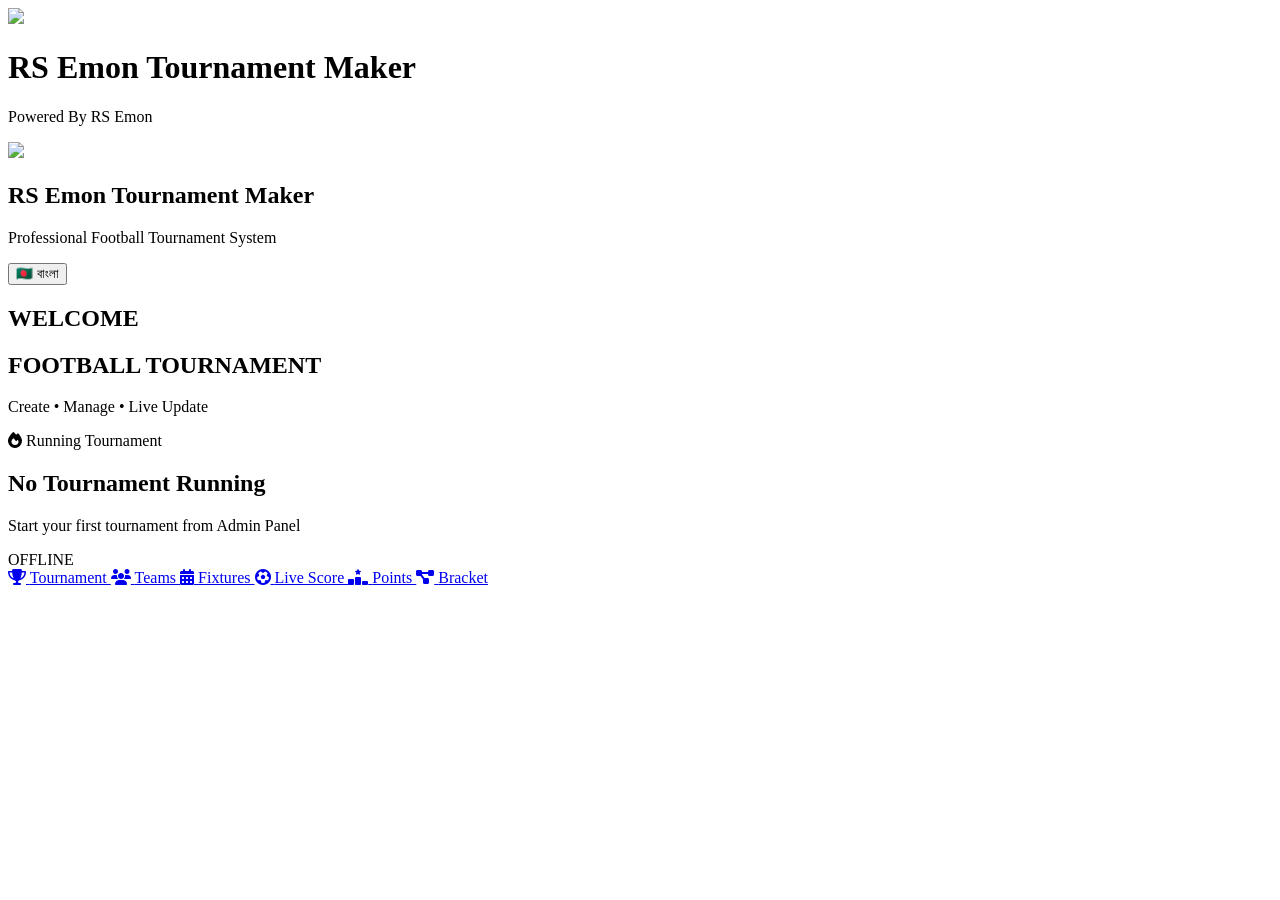
==== index.html @ 75400d9f "Create index.html" ====
<!DOCTYPE html>
<html lang="en">
<head>

<meta charset="UTF-8">
<meta name="viewport" content="width=device-width, initial-scale=1.0">

<title>RS Emon Tournament Maker</title>

<meta name="theme-color" content="#0f172a">

<link rel="icon" href="assets/logo.png">

<link href="https://fonts.googleapis.com/css2?family=Poppins:wght@300;400;500;600;700;800&display=swap" rel="stylesheet">

<link rel="stylesheet" href="style.css">

<link rel="stylesheet"
href="https://cdnjs.cloudflare.com/ajax/libs/font-awesome/6.6.0/css/all.min.css">

</head>

<body>

<!-- ===============================
        Splash Screen
================================ -->

<div id="splash-screen">

<div class="loader-container">

<img src="assets/profile.png"
class="profile-image">

<h1 class="rgb-title">
RS Emon Tournament Maker
</h1>

<p class="powered">
Powered By RS Emon
</p>

<div class="loading-bar">

<div class="loading-progress"></div>

</div>

</div>

</div>

<!-- ===============================
        Main App
================================ -->

<div id="app">

<header class="top-header">

<div class="header-left">

<img src="assets/profile.png"
class="header-profile">

<div>

<h2 id="rgb-name">

RS Emon Tournament Maker

</h2>

<p>

Professional Football Tournament System

</p>

</div>

</div>

<div class="header-right">

<button id="language">

🇧🇩 বাংলা

</button>

</div>

</header>

<!-- ============================= -->

<section class="hero">

<div class="hero-overlay">

<h1>

WELCOME

</h1>

<h2>

FOOTBALL TOURNAMENT

</h2>

<p>

Create • Manage • Live Update

</p>

</div>

</section>

<!-- ============================= -->

<section class="dashboard">

<div class="dashboard-title">

<i class="fa-solid fa-fire"></i>

Running Tournament

</div>

<div class="dashboard-card">

<div class="left">

<h2 id="tournamentName">

No Tournament Running

</h2>

<p>

Start your first tournament
from Admin Panel

</p>

</div>

<div class="right">

<span class="status">

OFFLINE

</span>

</div>

</div>

</section>

<!-- ============================= -->

<section class="quick-menu">

<div class="menu-grid">

<a href="#" class="menu-card">

<i class="fa-solid fa-trophy"></i>

<span>

Tournament

</span>

</a>

<a href="#" class="menu-card">

<i class="fa-solid fa-users"></i>

<span>

Teams

</span>

</a>

<a href="#" class="menu-card">

<i class="fa-solid fa-calendar-days"></i>

<span>

Fixtures

</span>

</a>

<a href="#" class="menu-card">

<i class="fa-solid fa-futbol"></i>

<span>

Live Score

</span>

</a>

<a href="#" class="menu-card">

<i class="fa-solid fa-ranking-star"></i>

<span>

Points

</span>

</a>

<a href="#" class="menu-card">

<i class="fa-solid fa-diagram-project"></i>

<span>

Bracket

</span>

</a>

</div>

</section>
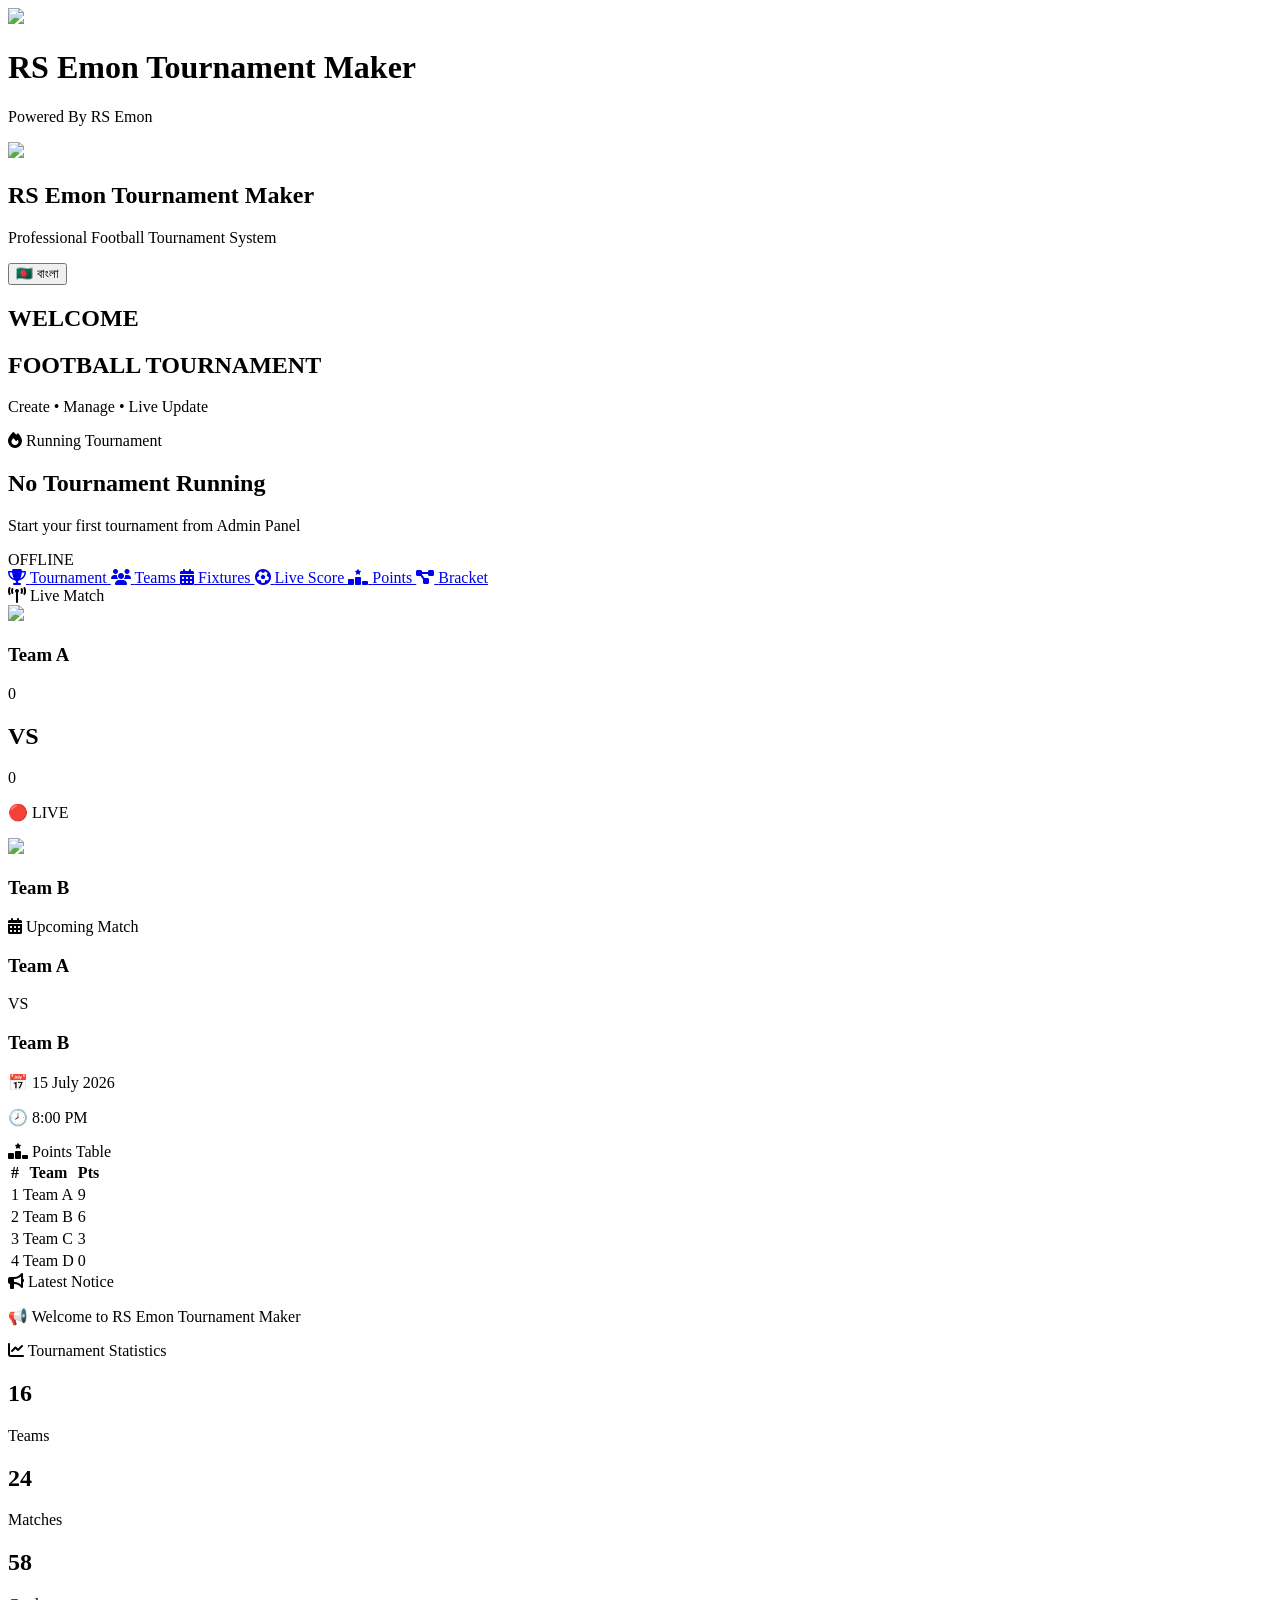
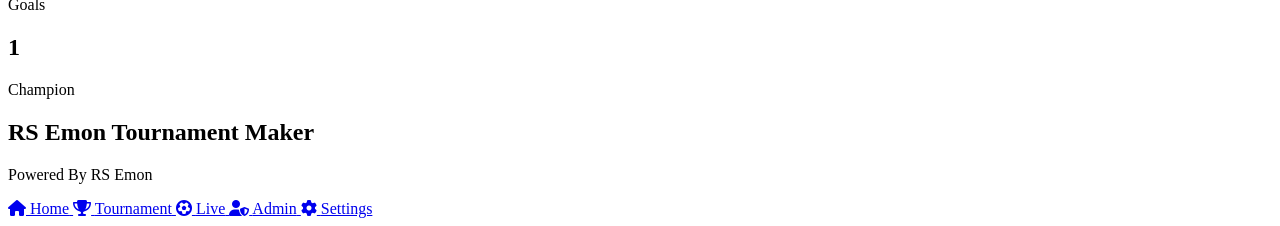
==== commit 56abd947: "Update index.html" ====
--- a/index.html
+++ b/index.html
@@ -248,3 +248,363 @@
 </div>
 
 </section>
+<!-- =========================
+      LIVE MATCH SECTION
+========================== -->
+
+<section class="live-match">
+
+    <div class="section-title">
+        <i class="fa-solid fa-tower-broadcast"></i>
+        Live Match
+    </div>
+
+    <div class="live-card">
+
+        <div class="team">
+
+            <img src="assets/team1.png">
+
+            <h3>Team A</h3>
+
+        </div>
+
+        <div class="score-box">
+
+            <span id="scoreA">0</span>
+
+            <h2>VS</h2>
+
+            <span id="scoreB">0</span>
+
+            <p class="live-status">
+
+                🔴 LIVE
+
+            </p>
+
+        </div>
+
+        <div class="team">
+
+            <img src="assets/team2.png">
+
+            <h3>Team B</h3>
+
+        </div>
+
+    </div>
+
+</section>
+
+<!-- =========================
+     UPCOMING MATCH
+========================== -->
+
+<section class="upcoming">
+
+<div class="section-title">
+
+<i class="fa-solid fa-calendar-days"></i>
+
+Upcoming Match
+
+</div>
+
+<div class="upcoming-card">
+
+<h3>
+
+Team A
+
+</h3>
+
+<span>
+
+VS
+
+</span>
+
+<h3>
+
+Team B
+
+</h3>
+
+<p>
+
+📅 15 July 2026
+
+</p>
+
+<p>
+
+🕗 8:00 PM
+
+</p>
+
+</div>
+
+</section>
+
+<!-- =========================
+      POINT TABLE
+========================== -->
+
+<section class="point-preview">
+
+<div class="section-title">
+
+<i class="fa-solid fa-ranking-star"></i>
+
+Points Table
+
+</div>
+
+<table>
+
+<thead>
+
+<tr>
+
+<th>#</th>
+
+<th>Team</th>
+
+<th>Pts</th>
+
+</tr>
+
+</thead>
+
+<tbody>
+
+<tr>
+
+<td>1</td>
+
+<td>Team A</td>
+
+<td>9</td>
+
+</tr>
+
+<tr>
+
+<td>2</td>
+
+<td>Team B</td>
+
+<td>6</td>
+
+</tr>
+
+<tr>
+
+<td>3</td>
+
+<td>Team C</td>
+
+<td>3</td>
+
+</tr>
+
+<tr>
+
+<td>4</td>
+
+<td>Team D</td>
+
+<td>0</td>
+
+</tr>
+
+</tbody>
+
+</table>
+
+</section>
+
+<!-- =========================
+      NOTICE BOARD
+========================== -->
+
+<section class="notice">
+
+<div class="section-title">
+
+<i class="fa-solid fa-bullhorn"></i>
+
+Latest Notice
+
+</div>
+
+<div class="notice-card">
+
+<p>
+
+📢 Welcome to RS Emon Tournament Maker
+
+</p>
+
+</div>
+
+</section>
+
+<!-- =========================
+      TOURNAMENT STATS
+========================== -->
+
+<section class="stats">
+
+<div class="section-title">
+
+<i class="fa-solid fa-chart-line"></i>
+
+Tournament Statistics
+
+</div>
+
+<div class="stats-grid">
+
+<div class="stat-card">
+
+<h2>
+
+16
+
+</h2>
+
+<p>
+
+Teams
+
+</p>
+
+</div>
+
+<div class="stat-card">
+
+<h2>
+
+24
+
+</h2>
+
+<p>
+
+Matches
+
+</p>
+
+</div>
+
+<div class="stat-card">
+
+<h2>
+
+58
+
+</h2>
+
+<p>
+
+Goals
+
+</p>
+
+</div>
+
+<div class="stat-card">
+
+<h2>
+
+1
+
+</h2>
+
+<p>
+
+Champion
+
+</p>
+
+</div>
+
+</div>
+
+</section>
+
+<!-- =========================
+      FOOTER
+========================== -->
+
+<footer>
+
+<h2>
+
+RS Emon Tournament Maker
+
+</h2>
+
+<p>
+
+Powered By RS Emon
+
+</p>
+
+</footer>
+
+<!-- =========================
+      BOTTOM NAVIGATION
+========================== -->
+
+<nav class="bottom-nav">
+
+<a href="#">
+
+<i class="fa-solid fa-house"></i>
+
+<span>Home</span>
+
+</a>
+
+<a href="#">
+
+<i class="fa-solid fa-trophy"></i>
+
+<span>Tournament</span>
+
+</a>
+
+<a href="#">
+
+<i class="fa-solid fa-futbol"></i>
+
+<span>Live</span>
+
+</a>
+
+<a href="#">
+
+<i class="fa-solid fa-user-shield"></i>
+
+<span>Admin</span>
+
+</a>
+
+<a href="#">
+
+<i class="fa-solid fa-gear"></i>
+
+<span>Settings</span>
+
+</a>
+
+</nav>
+
+<script src="app.js"></script>
+
+</body>
+
+</html>
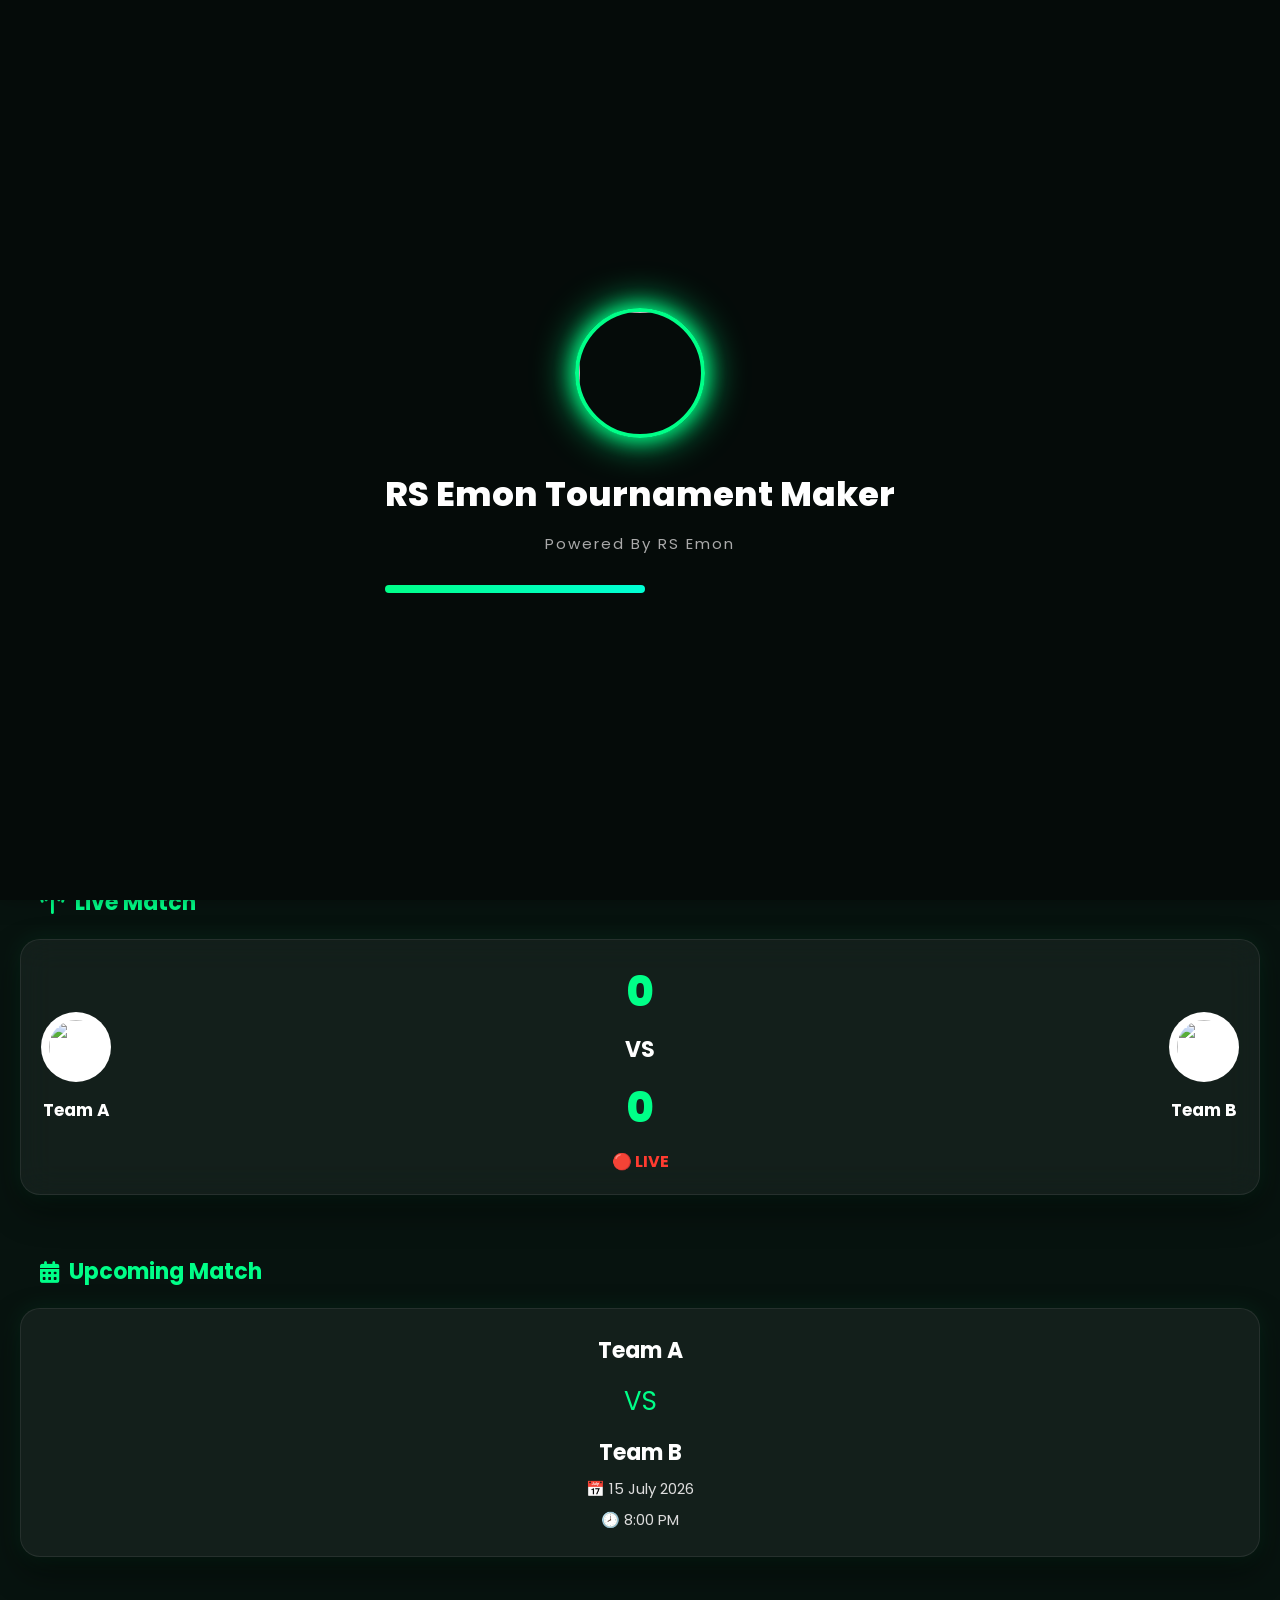
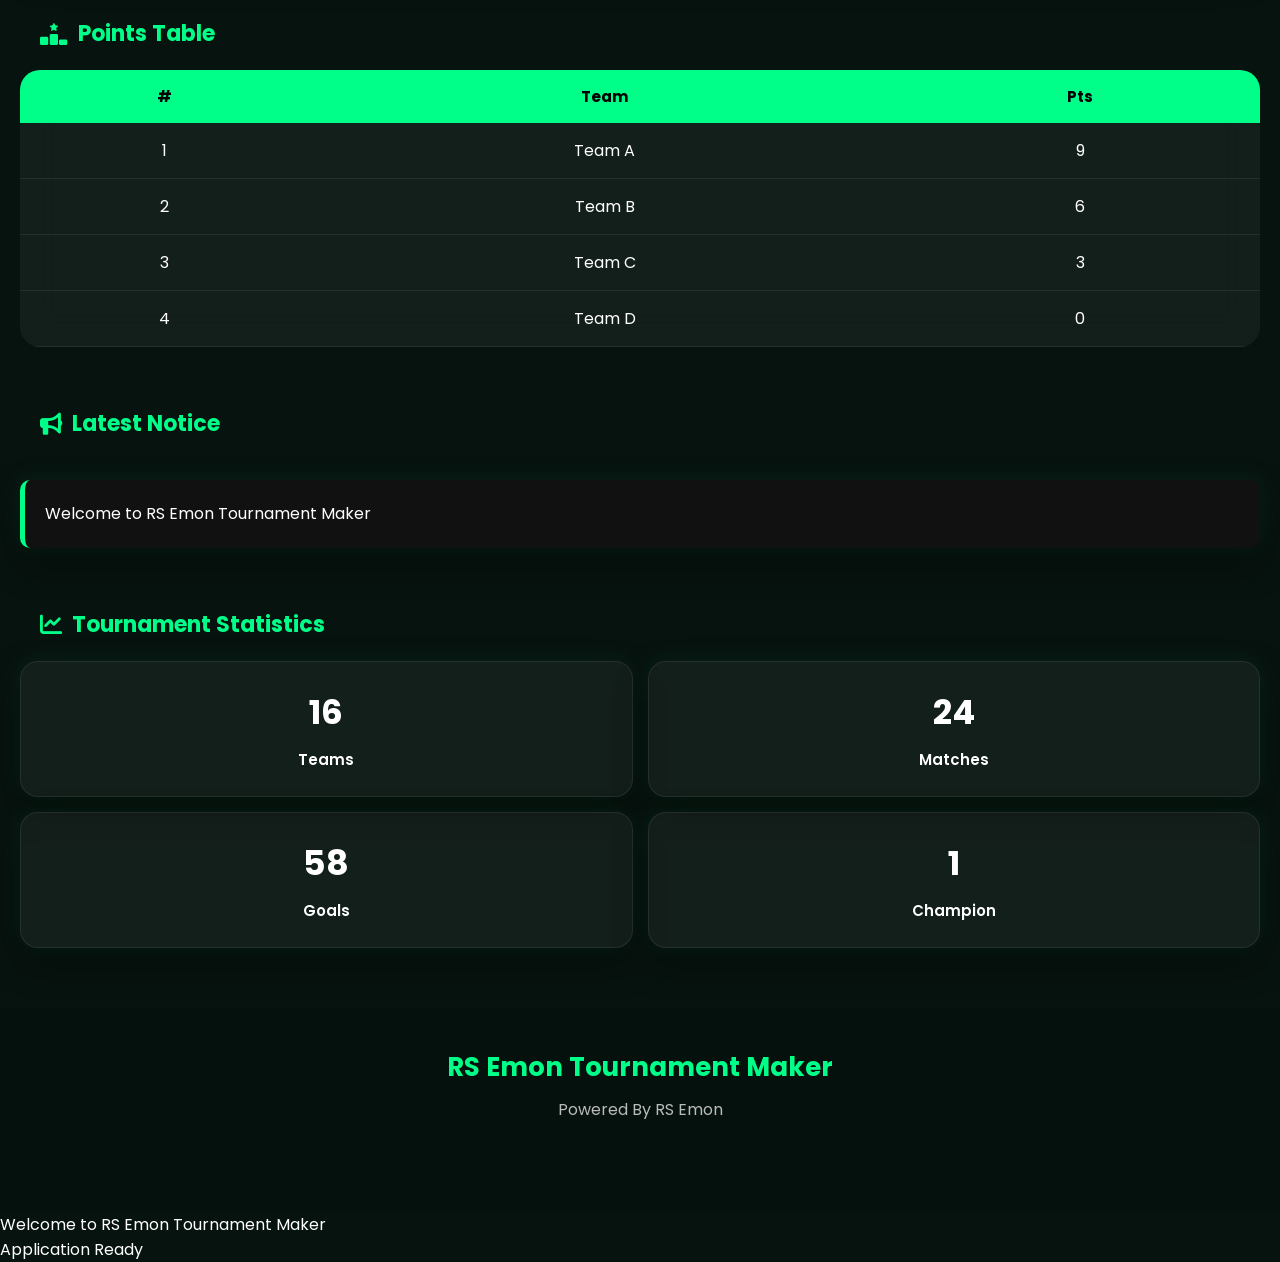
==== commit 8ec783d6: "Update index.html" ====
--- a/index.html
+++ b/index.html
@@ -603,7 +603,7 @@
 
 </nav>
 
-<script src="app.js"></script>
+<script type="module" src="app.js"></script>
 
 </body>
 
--- a/style.css
+++ b/style.css
@@ -0,0 +1,1603 @@
+/*==========================================
+ RS Emon Tournament Maker
+ Professional Theme
+ Version : 1.0
+===========================================*/
+
+*{
+margin:0;
+padding:0;
+box-sizing:border-box;
+font-family:'Poppins',sans-serif;
+}
+
+html{
+scroll-behavior:smooth;
+}
+
+body{
+
+background:#07130f;
+
+color:#fff;
+
+overflow-x:hidden;
+
+}
+
+/* Scrollbar */
+
+::-webkit-scrollbar{
+width:8px;
+}
+
+::-webkit-scrollbar-track{
+background:#0b1e16;
+}
+
+::-webkit-scrollbar-thumb{
+
+background:#00ff95;
+
+border-radius:20px;
+
+}
+
+/*==============================
+ Splash Screen
+==============================*/
+
+#splash-screen{
+
+position:fixed;
+
+top:0;
+
+left:0;
+
+width:100%;
+
+height:100vh;
+
+background:#050b09;
+
+display:flex;
+
+align-items:center;
+
+justify-content:center;
+
+z-index:99999;
+
+}
+
+.loader-container{
+
+text-align:center;
+
+}
+
+.profile-image{
+
+width:130px;
+
+height:130px;
+
+border-radius:50%;
+
+border:4px solid #00ff88;
+
+object-fit:cover;
+
+box-shadow:
+
+0 0 20px #00ff88,
+
+0 0 40px #00ff88;
+
+}
+
+/*==============================
+ RGB TITLE
+==============================*/
+
+.rgb-title{
+
+font-size:34px;
+
+font-weight:800;
+
+margin-top:20px;
+
+animation:rgb 6s linear infinite;
+
+}
+
+@keyframes rgb{
+
+0%{
+
+color:#ff0000;
+
+}
+
+25%{
+
+color:#00ff00;
+
+}
+
+50%{
+
+color:#00ffff;
+
+}
+
+75%{
+
+color:#ff00ff;
+
+}
+
+100%{
+
+color:#ffff00;
+
+}
+
+}
+
+.powered{
+
+margin-top:12px;
+
+color:#aaa;
+
+font-size:15px;
+
+letter-spacing:2px;
+
+}
+
+.loading-bar{
+
+margin-top:30px;
+
+width:260px;
+
+height:8px;
+
+background:#1d1d1d;
+
+border-radius:20px;
+
+overflow:hidden;
+
+}
+
+.loading-progress{
+
+height:100%;
+
+width:0%;
+
+background:linear-gradient(90deg,#00ff88,#00ffd5);
+
+animation:loading 3s linear forwards;
+
+}
+
+@keyframes loading{
+
+100%{
+
+width:100%;
+
+}
+
+}
+
+/*==============================
+ Header
+==============================*/
+
+.top-header{
+
+position:sticky;
+
+top:0;
+
+background:#0d1713;
+
+display:flex;
+
+justify-content:space-between;
+
+align-items:center;
+
+padding:15px 18px;
+
+box-shadow:0 2px 15px rgba(0,0,0,.4);
+
+z-index:1000;
+
+}
+
+.header-left{
+
+display:flex;
+
+align-items:center;
+
+gap:12px;
+
+}
+
+.header-profile{
+
+width:58px;
+
+height:58px;
+
+border-radius:50%;
+
+border:3px solid #00ff88;
+
+object-fit:cover;
+
+}
+
+#rgb-name{
+
+font-size:20px;
+
+animation:rgb 6s infinite;
+
+}
+
+.header-left p{
+
+font-size:12px;
+
+color:#bfbfbf;
+
+}
+
+#language{
+
+padding:10px 15px;
+
+border:none;
+
+border-radius:30px;
+
+background:#00ff88;
+
+color:#000;
+
+font-weight:700;
+
+cursor:pointer;
+
+}
+
+/*==============================
+ Hero Section
+==============================*/
+
+.hero{
+
+height:300px;
+
+background:url("assets/stadium.jpg") center center;
+
+background-size:cover;
+
+position:relative;
+
+display:flex;
+
+align-items:center;
+
+justify-content:center;
+
+}
+
+.hero::before{
+
+content:"";
+
+position:absolute;
+
+top:0;
+
+left:0;
+
+width:100%;
+
+height:100%;
+
+background:rgba(0,0,0,.55);
+
+}
+
+.hero-overlay{
+
+position:relative;
+
+z-index:2;
+
+text-align:center;
+
+}
+
+.hero-overlay h1{
+
+font-size:45px;
+
+font-weight:800;
+
+color:#00ff88;
+
+}
+
+.hero-overlay h2{
+
+font-size:24px;
+
+margin-top:8px;
+
+}
+
+.hero-overlay p{
+
+margin-top:10px;
+
+color:#ddd;
+
+font-size:16px;
+
+}
+/*==========================================
+ DASHBOARD
+==========================================*/
+
+.dashboard{
+
+padding:20px;
+
+}
+
+.dashboard-title{
+
+font-size:22px;
+
+font-weight:700;
+
+margin-bottom:18px;
+
+color:#00ff88;
+
+display:flex;
+
+align-items:center;
+
+gap:10px;
+
+}
+
+.dashboard-card{
+
+background:rgba(255,255,255,.05);
+
+backdrop-filter:blur(18px);
+
+border:1px solid rgba(255,255,255,.08);
+
+border-radius:18px;
+
+padding:20px;
+
+display:flex;
+
+justify-content:space-between;
+
+align-items:center;
+
+transition:.35s;
+
+box-shadow:0 10px 25px rgba(0,0,0,.35);
+
+}
+
+.dashboard-card:hover{
+
+transform:translateY(-5px);
+
+border-color:#00ff88;
+
+box-shadow:0 0 20px rgba(0,255,136,.35);
+
+}
+
+.dashboard-card h2{
+
+font-size:24px;
+
+margin-bottom:8px;
+
+}
+
+.dashboard-card p{
+
+color:#cfcfcf;
+
+font-size:14px;
+
+}
+
+.status{
+
+padding:10px 22px;
+
+border-radius:30px;
+
+background:#ff3b30;
+
+font-weight:700;
+
+color:#fff;
+
+font-size:14px;
+
+}
+
+/*==========================================
+ QUICK MENU
+==========================================*/
+
+.quick-menu{
+
+padding:20px;
+
+}
+
+.menu-grid{
+
+display:grid;
+
+grid-template-columns:repeat(3,1fr);
+
+gap:15px;
+
+}
+
+.menu-card{
+
+background:rgba(255,255,255,.05);
+
+border:1px solid rgba(255,255,255,.08);
+
+border-radius:18px;
+
+padding:22px 12px;
+
+text-align:center;
+
+text-decoration:none;
+
+color:#fff;
+
+transition:.35s;
+
+backdrop-filter:blur(16px);
+
+}
+
+.menu-card:hover{
+
+background:#00ff88;
+
+color:#000;
+
+transform:translateY(-6px);
+
+}
+
+.menu-card i{
+
+font-size:30px;
+
+margin-bottom:12px;
+
+display:block;
+
+}
+
+.menu-card span{
+
+font-size:15px;
+
+font-weight:600;
+
+}
+
+/*==========================================
+ SECTION TITLE
+==========================================*/
+
+.section-title{
+
+font-size:22px;
+
+font-weight:700;
+
+padding:20px;
+
+display:flex;
+
+align-items:center;
+
+gap:10px;
+
+color:#00ff88;
+
+}
+
+/*==========================================
+ LIVE MATCH
+==========================================*/
+
+.live-match{
+
+padding:0 20px 20px;
+
+}
+
+.live-card{
+
+display:flex;
+
+justify-content:space-between;
+
+align-items:center;
+
+background:rgba(255,255,255,.05);
+
+border-radius:20px;
+
+padding:20px;
+
+backdrop-filter:blur(16px);
+
+border:1px solid rgba(255,255,255,.08);
+
+box-shadow:0 10px 30px rgba(0,0,0,.35);
+
+}
+
+.team{
+
+text-align:center;
+
+}
+
+.team img{
+
+width:70px;
+
+height:70px;
+
+border-radius:50%;
+
+background:#fff;
+
+padding:8px;
+
+margin-bottom:10px;
+
+}
+
+.team h3{
+
+font-size:17px;
+
+}
+
+.score-box{
+
+text-align:center;
+
+}
+
+.score-box span{
+
+font-size:42px;
+
+font-weight:800;
+
+color:#00ff88;
+
+}
+
+.score-box h2{
+
+margin:10px 0;
+
+font-size:22px;
+
+}
+
+.live-status{
+
+margin-top:10px;
+
+color:#ff3b30;
+
+font-weight:700;
+
+animation:blink 1s infinite;
+
+}
+
+@keyframes blink{
+
+50%{
+
+opacity:.2;
+
+}
+
+}
+
+/*==========================================
+ UPCOMING MATCH
+==========================================*/
+
+.upcoming{
+
+padding:20px;
+
+}
+
+.upcoming-card{
+
+background:rgba(255,255,255,.05);
+
+border-radius:20px;
+
+padding:25px;
+
+text-align:center;
+
+border:1px solid rgba(255,255,255,.08);
+
+transition:.3s;
+
+}
+
+.upcoming-card:hover{
+
+border-color:#00ff88;
+
+transform:translateY(-5px);
+
+}
+
+.upcoming-card h3{
+
+font-size:22px;
+
+}
+
+.upcoming-card span{
+
+font-size:26px;
+
+display:block;
+
+margin:15px 0;
+
+color:#00ff88;
+
+}
+
+.upcoming-card p{
+
+margin-top:8px;
+
+color:#ddd;
+
+font-size:15px;
+
+}
+/*==========================================
+ POINT TABLE
+==========================================*/
+
+.point-preview{
+
+padding:20px;
+
+}
+
+.point-preview table{
+
+width:100%;
+
+border-collapse:collapse;
+
+background:rgba(255,255,255,.05);
+
+backdrop-filter:blur(18px);
+
+border-radius:20px;
+
+overflow:hidden;
+
+}
+
+.point-preview th{
+
+background:#00ff88;
+
+color:#000;
+
+padding:15px;
+
+font-size:15px;
+
+}
+
+.point-preview td{
+
+padding:15px;
+
+text-align:center;
+
+border-bottom:1px solid rgba(255,255,255,.08);
+
+}
+
+.point-preview tr:hover{
+
+background:rgba(0,255,136,.08);
+
+}
+
+/*==========================================
+ NOTICE BOARD
+==========================================*/
+
+.notice{
+
+padding:20px;
+
+}
+
+.notice-card{
+
+background:rgba(255,255,255,.05);
+
+padding:20px;
+
+border-radius:20px;
+
+border-left:5px solid #00ff88;
+
+box-shadow:0 10px 25px rgba(0,0,0,.35);
+
+transition:.3s;
+
+}
+
+.notice-card:hover{
+
+transform:translateY(-5px);
+
+}
+
+.notice-card p{
+
+font-size:16px;
+
+line-height:28px;
+
+}
+
+/*==========================================
+ STATISTICS
+==========================================*/
+
+.stats{
+
+padding:20px;
+
+}
+
+.stats-grid{
+
+display:grid;
+
+grid-template-columns:repeat(2,1fr);
+
+gap:15px;
+
+}
+
+.stat-card{
+
+background:rgba(255,255,255,.05);
+
+border-radius:18px;
+
+padding:25px;
+
+text-align:center;
+
+transition:.35s;
+
+border:1px solid rgba(255,255,255,.08);
+
+}
+
+.stat-card:hover{
+
+background:#00ff88;
+
+color:#000;
+
+transform:scale(1.05);
+
+}
+
+.stat-card h2{
+
+font-size:34px;
+
+margin-bottom:10px;
+
+}
+
+.stat-card p{
+
+font-size:15px;
+
+font-weight:600;
+
+}
+
+/*==========================================
+ FOOTER
+==========================================*/
+
+footer{
+
+margin-top:40px;
+
+padding:40px 20px;
+
+text-align:center;
+
+background:#04110c;
+
+}
+
+footer h2{
+
+color:#00ff88;
+
+font-size:26px;
+
+margin-bottom:10px;
+
+}
+
+footer p{
+
+color:#bbb;
+
+}
+
+/*==========================================
+ BOTTOM NAVIGATION
+==========================================*/
+
+.bottom-nav{
+
+position:fixed;
+
+bottom:0;
+
+left:0;
+
+width:100%;
+
+height:72px;
+
+background:#091510;
+
+display:flex;
+
+justify-content:space-around;
+
+align-items:center;
+
+box-shadow:0 -5px 20px rgba(0,0,0,.5);
+
+z-index:999;
+
+}
+
+.bottom-nav a{
+
+display:flex;
+
+flex-direction:column;
+
+align-items:center;
+
+text-decoration:none;
+
+color:#ddd;
+
+font-size:13px;
+
+transition:.3s;
+
+}
+
+.bottom-nav a:hover{
+
+color:#00ff88;
+
+}
+
+.bottom-nav i{
+
+font-size:22px;
+
+margin-bottom:5px;
+
+}
+
+/*==========================================
+ GLASS EFFECT
+==========================================*/
+
+.glass{
+
+background:rgba(255,255,255,.05);
+
+backdrop-filter:blur(15px);
+
+border:1px solid rgba(255,255,255,.08);
+
+border-radius:20px;
+
+}
+
+/*==========================================
+ BUTTON STYLE
+==========================================*/
+
+.btn{
+
+display:inline-block;
+
+padding:14px 30px;
+
+background:#00ff88;
+
+color:#000;
+
+font-weight:700;
+
+border-radius:30px;
+
+text-decoration:none;
+
+transition:.35s;
+
+}
+
+.btn:hover{
+
+transform:translateY(-4px);
+
+box-shadow:0 0 20px #00ff88;
+
+}
+
+/*==========================================
+ RESPONSIVE
+==========================================*/
+
+@media(max-width:768px){
+
+.menu-grid{
+
+grid-template-columns:repeat(2,1fr);
+
+}
+
+.live-card{
+
+flex-direction:column;
+
+gap:20px;
+
+}
+
+.stats-grid{
+
+grid-template-columns:1fr;
+
+}
+
+.hero-overlay h1{
+
+font-size:34px;
+
+}
+
+.hero-overlay h2{
+
+font-size:20px;
+
+}
+
+.dashboard-card{
+
+flex-direction:column;
+
+text-align:center;
+
+gap:15px;
+
+}
+
+}
+/*==========================================
+  RS Emon Tournament Maker
+  style.css Part-4 (Final)
+==========================================*/
+
+/* ========= Animated Background ========= */
+
+body::before{
+content:"";
+position:fixed;
+top:0;
+left:0;
+width:100%;
+height:100%;
+background:
+radial-gradient(circle at top left,#00ff8844,transparent 40%),
+radial-gradient(circle at bottom right,#ffd70022,transparent 40%);
+z-index:-2;
+animation:bgMove 12s linear infinite alternate;
+}
+
+@keyframes bgMove{
+
+0%{
+
+transform:scale(1);
+
+}
+
+100%{
+
+transform:scale(1.15);
+
+}
+
+}
+
+/* ========= Premium Card ========= */
+
+.dashboard-card,
+.live-card,
+.upcoming-card,
+.notice-card,
+.stat-card,
+.menu-card{
+
+box-shadow:
+0 0 20px rgba(0,255,136,.08),
+0 15px 35px rgba(0,0,0,.45);
+
+}
+
+/* ========= Glow Border ========= */
+
+.dashboard-card:hover,
+.live-card:hover,
+.notice-card:hover,
+.stat-card:hover{
+
+border:1px solid #00ff88;
+
+box-shadow:
+0 0 15px #00ff88,
+0 0 30px rgba(0,255,136,.30);
+
+}
+
+/* ========= Floating Button ========= */
+
+.fab{
+
+position:fixed;
+
+bottom:95px;
+
+right:20px;
+
+width:65px;
+
+height:65px;
+
+border-radius:50%;
+
+background:#00ff88;
+
+display:flex;
+
+justify-content:center;
+
+align-items:center;
+
+font-size:28px;
+
+color:#000;
+
+cursor:pointer;
+
+box-shadow:
+
+0 0 20px #00ff88;
+
+animation:floating 2s infinite;
+
+z-index:999;
+
+}
+
+@keyframes floating{
+
+50%{
+
+transform:translateY(-8px);
+
+}
+
+}
+
+/* ========= Premium Table ========= */
+
+table{
+
+border-radius:18px;
+
+overflow:hidden;
+
+}
+
+table tr{
+
+transition:.3s;
+
+}
+
+table tr:hover{
+
+background:#00ff8820;
+
+}
+
+/* ========= Image Hover ========= */
+
+img{
+
+transition:.35s;
+
+}
+
+img:hover{
+
+transform:scale(1.06);
+
+}
+
+/* ========= Hero Animation ========= */
+
+.hero-overlay h1{
+
+animation:heroGlow 4s infinite;
+
+}
+
+@keyframes heroGlow{
+
+50%{
+
+text-shadow:
+
+0 0 15px #00ff88,
+
+0 0 30px #00ff88;
+
+}
+
+}
+
+/* ========= Footer ========= */
+
+footer{
+
+padding-bottom:90px;
+
+}
+
+/* ========= Bottom Nav Active ========= */
+
+.bottom-nav a.active{
+
+color:#00ff88;
+
+}
+
+.bottom-nav a.active i{
+
+text-shadow:
+
+0 0 10px #00ff88;
+
+}
+
+/* ========= Fade Animation ========= */
+
+.fade{
+
+animation:fade .8s ease;
+
+}
+
+@keyframes fade{
+
+from{
+
+opacity:0;
+
+transform:translateY(25px);
+
+}
+
+to{
+
+opacity:1;
+
+transform:translateY(0);
+
+}
+
+}
+
+/* ========= Scale Animation ========= */
+
+.scale{
+
+animation:scale .5s;
+
+}
+
+@keyframes scale{
+
+from{
+
+transform:scale(.8);
+
+opacity:0;
+
+}
+
+to{
+
+transform:scale(1);
+
+opacity:1;
+
+}
+
+}
+
+/* ========= Glass Panel ========= */
+
+.glass-panel{
+
+background:rgba(255,255,255,.05);
+
+backdrop-filter:blur(20px);
+
+border:1px solid rgba(255,255,255,.08);
+
+border-radius:22px;
+
+}
+
+/* ========= Online Status ========= */
+
+.online{
+
+color:#00ff88;
+
+font-weight:bold;
+
+}
+
+.offline{
+
+color:#ff3b30;
+
+font-weight:bold;
+
+}
+
+/* ========= Loading Spinner ========= */
+
+.spinner{
+
+width:55px;
+
+height:55px;
+
+border-radius:50%;
+
+border:5px solid #222;
+
+border-top:5px solid #00ff88;
+
+animation:spin 1s linear infinite;
+
+margin:auto;
+
+}
+
+@keyframes spin{
+
+100%{
+
+transform:rotate(360deg);
+
+}
+
+}
+
+/* ========= Maintenance Screen ========= */
+
+.maintenance{
+
+position:fixed;
+
+top:0;
+
+left:0;
+
+width:100%;
+
+height:100vh;
+
+background:#050b09;
+
+display:flex;
+
+justify-content:center;
+
+align-items:center;
+
+flex-direction:column;
+
+z-index:999999;
+
+}
+
+.maintenance h1{
+
+font-size:40px;
+
+color:#00ff88;
+
+margin-bottom:15px;
+
+}
+
+.maintenance p{
+
+font-size:18px;
+
+color:#ddd;
+
+text-align:center;
+
+max-width:450px;
+
+line-height:30px;
+
+}
+
+/* ========= Dark Mode ========= */
+
+.dark{
+
+background:#050b09;
+
+color:#fff;
+
+}
+
+/* ========= Light Mode ========= */
+
+.light{
+
+background:#f5f5f5;
+
+color:#111;
+
+}
+
+/* ========= Selection ========= */
+
+::selection{
+
+background:#00ff88;
+
+color:#000;
+
+}
+.bracket-card{
+
+background:#111;
+
+border:1px solid #00ff88;
+
+border-radius:12px;
+
+padding:15px;
+
+margin:15px 0;
+
+box-shadow:0 0 10px rgba(0,255,136,.3);
+
+}
+
+.bracket-card h3{
+
+color:#00ff88;
+
+margin-bottom:10px;
+
+}
+
+.bracket-card p{
+
+margin:6px 0;
+
+}
+
+.bracket-card h2{
+
+font-size:28px;
+
+color:#fff;
+
+text-align:center;
+
+}
+textarea{
+
+width:100%;
+
+padding:15px;
+
+border-radius:10px;
+
+border:1px solid #00ff88;
+
+background:#111;
+
+color:#fff;
+
+font-size:16px;
+
+resize:none;
+
+}
+
+.notice-card{
+
+background:#111;
+
+padding:20px;
+
+border-left:5px solid #00ff88;
+
+border-radius:10px;
+
+margin-top:20px;
+
+}
+.switch{
+
+position:relative;
+
+display:inline-block;
+
+width:70px;
+
+height:36px;
+
+}
+
+.switch input{
+
+display:none;
+
+}
+
+.slider{
+
+position:absolute;
+
+cursor:pointer;
+
+top:0;
+
+left:0;
+
+right:0;
+
+bottom:0;
+
+background:#555;
+
+transition:.4s;
+
+border-radius:50px;
+
+}
+
+.slider:before{
+
+content:"";
+
+position:absolute;
+
+height:28px;
+
+width:28px;
+
+left:4px;
+
+bottom:4px;
+
+background:#fff;
+
+transition:.4s;
+
+border-radius:50%;
+
+}
+
+input:checked + .slider{
+
+background:#00ff88;
+
+}
+
+input:checked + .slider:before{
+
+transform:translateX(34px);
+
+}
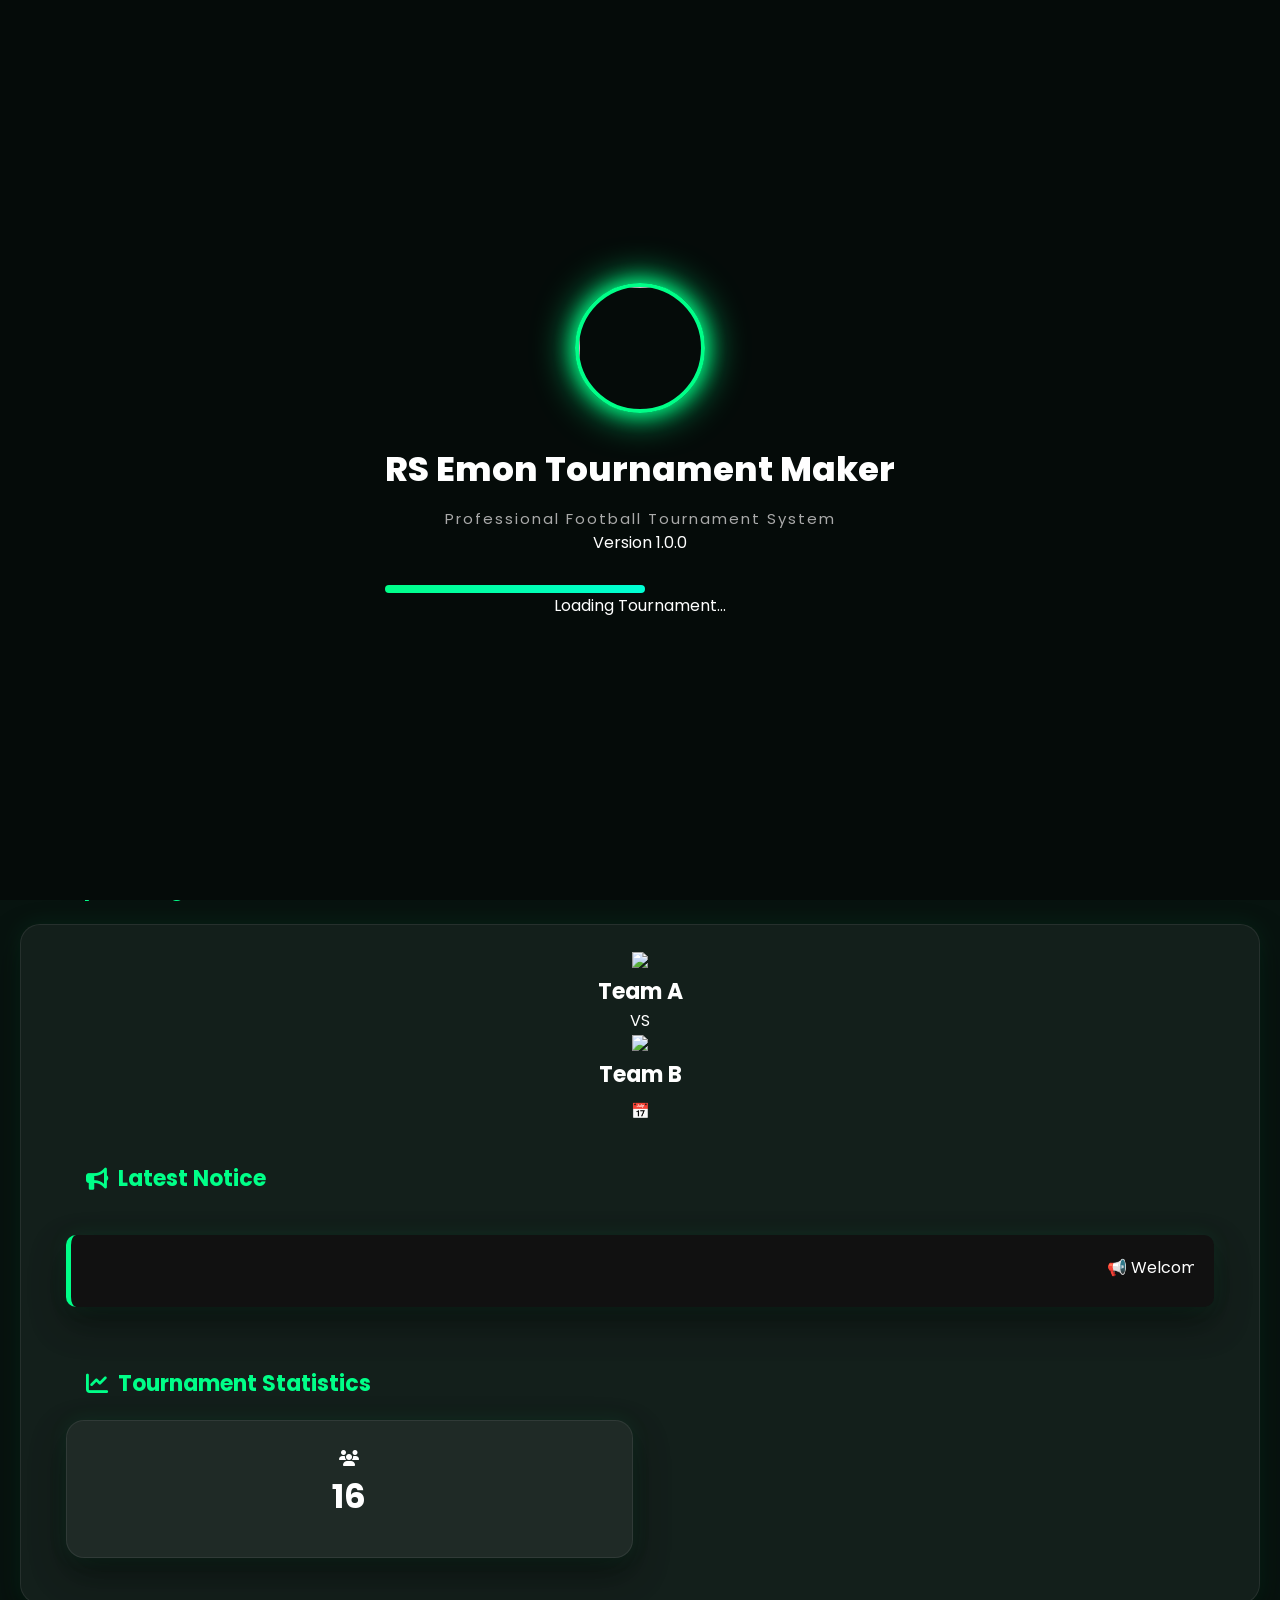
==== commit 237db4d0: "Refactor HTML structure and improve formatting" ====
--- a/index.html
+++ b/index.html
@@ -1,256 +1,154 @@
 <!DOCTYPE html>
 <html lang="en">
+
 <head>
 
-<meta charset="UTF-8">
-<meta name="viewport" content="width=device-width, initial-scale=1.0">
-
-<title>RS Emon Tournament Maker</title>
-
-<meta name="theme-color" content="#0f172a">
-
-<link rel="icon" href="assets/logo.png">
-
-<link href="https://fonts.googleapis.com/css2?family=Poppins:wght@300;400;500;600;700;800&display=swap" rel="stylesheet">
-
-<link rel="stylesheet" href="style.css">
-
-<link rel="stylesheet"
-href="https://cdnjs.cloudflare.com/ajax/libs/font-awesome/6.6.0/css/all.min.css">
+    <meta charset="UTF-8">
+    <meta name="viewport"
+        content="width=device-width, initial-scale=1.0">
+
+    <title>RS Emon Tournament Maker</title>
+
+    <meta name="theme-color"
+        content="#0f172a">
+
+    <meta name="description"
+        content="Professional Football Tournament Management System">
+
+    <link rel="icon"
+        href="assets/logo.png">
+
+    <link href="https://fonts.googleapis.com/css2?family=Poppins:wght@300;400;500;600;700;800&display=swap"
+        rel="stylesheet">
+
+    <link rel="stylesheet"
+        href="style.css">
+
+    <link rel="stylesheet"
+        href="https://cdnjs.cloudflare.com/ajax/libs/font-awesome/6.6.0/css/all.min.css">
 
 </head>
 
 <body>
 
-<!-- ===============================
-        Splash Screen
-================================ -->
+<!-- ===================================
+        SPLASH SCREEN
+==================================== -->
 
 <div id="splash-screen">
 
-<div class="loader-container">
-
-<img src="assets/profile.png"
-class="profile-image">
-
-<h1 class="rgb-title">
-RS Emon Tournament Maker
-</h1>
-
-<p class="powered">
-Powered By RS Emon
-</p>
-
-<div class="loading-bar">
-
-<div class="loading-progress"></div>
+    <div class="loader-container">
+
+        <div class="profile-ring">
+
+            <img src="assets/profile.png"
+                class="profile-image">
+
+        </div>
+
+        <h1 class="rgb-title">
+
+            RS Emon Tournament Maker
+
+        </h1>
+
+        <p class="powered">
+
+            Professional Football Tournament System
+
+        </p>
+
+        <span class="version">
+
+            Version 1.0.0
+
+        </span>
+
+        <div class="loading-bar">
+
+            <div class="loading-progress">
+
+            </div>
+
+        </div>
+
+        <p class="loading-text">
+
+            Loading Tournament...
+
+        </p>
+
+    </div>
 
 </div>
 
-</div>
-
-</div>
-
-<!-- ===============================
-        Main App
-================================ -->
-
-<div id="app">
-
-<header class="top-header">
-
-<div class="header-left">
-
-<img src="assets/profile.png"
-class="header-profile">
-
-<div>
-
-<h2 id="rgb-name">
-
-RS Emon Tournament Maker
-
-</h2>
-
-<p>
-
-Professional Football Tournament System
-
-</p>
-
-</div>
-
-</div>
-
-<div class="header-right">
-
-<button id="language">
-
-🇧🇩 বাংলা
-
-</button>
-
-</div>
-
-</header>
-
-<!-- ============================= -->
-
-<section class="hero">
-
-<div class="hero-overlay">
-
-<h1>
-
-WELCOME
-
-</h1>
-
-<h2>
-
-FOOTBALL TOURNAMENT
-
-</h2>
-
-<p>
-
-Create • Manage • Live Update
-
-</p>
-
-</div>
+<!-- ===================================
+        MAIN
+        <!-- ===================================
+        QUICK MENU
+==================================== -->
+
+<section class="quick-menu">
+
+    <div class="section-title">
+        <i class="fa-solid fa-table-cells-large"></i>
+        Quick Access
+    </div>
+
+    <div class="menu-grid">
+
+        <a href="tournament.html" class="menu-card">
+            <i class="fa-solid fa-trophy"></i>
+            <span>Tournament</span>
+        </a>
+
+        <a href="teams.html" class="menu-card">
+            <i class="fa-solid fa-users"></i>
+            <span>Teams</span>
+        </a>
+
+        <a href="fixtures.html" class="menu-card">
+            <i class="fa-solid fa-calendar-days"></i>
+            <span>Fixtures</span>
+        </a>
+
+        <a href="live.html" class="menu-card">
+            <i class="fa-solid fa-futbol"></i>
+            <span>Live Score</span>
+        </a>
+
+        <a href="points.html" class="menu-card">
+            <i class="fa-solid fa-ranking-star"></i>
+            <span>Points</span>
+        </a>
+
+        <a href="bracket.html" class="menu-card">
+            <i class="fa-solid fa-diagram-project"></i>
+            <span>Bracket</span>
+        </a>
+
+        <a href="notice.html" class="menu-card">
+            <i class="fa-solid fa-bullhorn"></i>
+            <span>Notice</span>
+        </a>
+
+        <a href="gallery.html" class="menu-card">
+            <i class="fa-solid fa-image"></i>
+            <span>Gallery</span>
+        </a>
+
+        <a href="settings.html" class="menu-card">
+            <i class="fa-solid fa-gear"></i>
+            <span>Settings</span>
+        </a>
+
+    </div>
 
 </section>
 
-<!-- ============================= -->
-
-<section class="dashboard">
-
-<div class="dashboard-title">
-
-<i class="fa-solid fa-fire"></i>
-
-Running Tournament
-
-</div>
-
-<div class="dashboard-card">
-
-<div class="left">
-
-<h2 id="tournamentName">
-
-No Tournament Running
-
-</h2>
-
-<p>
-
-Start your first tournament
-from Admin Panel
-
-</p>
-
-</div>
-
-<div class="right">
-
-<span class="status">
-
-OFFLINE
-
-</span>
-
-</div>
-
-</div>
-
-</section>
-
-<!-- ============================= -->
-
-<section class="quick-menu">
-
-<div class="menu-grid">
-
-<a href="#" class="menu-card">
-
-<i class="fa-solid fa-trophy"></i>
-
-<span>
-
-Tournament
-
-</span>
-
-</a>
-
-<a href="#" class="menu-card">
-
-<i class="fa-solid fa-users"></i>
-
-<span>
-
-Teams
-
-</span>
-
-</a>
-
-<a href="#" class="menu-card">
-
-<i class="fa-solid fa-calendar-days"></i>
-
-<span>
-
-Fixtures
-
-</span>
-
-</a>
-
-<a href="#" class="menu-card">
-
-<i class="fa-solid fa-futbol"></i>
-
-<span>
-
-Live Score
-
-</span>
-
-</a>
-
-<a href="#" class="menu-card">
-
-<i class="fa-solid fa-ranking-star"></i>
-
-<span>
-
-Points
-
-</span>
-
-</a>
-
-<a href="#" class="menu-card">
-
-<i class="fa-solid fa-diagram-project"></i>
-
-<span>
-
-Bracket
-
-</span>
-
-</a>
-
-</div>
-
-</section>
-<!-- =========================
-      LIVE MATCH SECTION
-========================== -->
+<!-- ===================================
+        LIVE MATCH
+==================================== -->
 
 <section class="live-match">
 
@@ -278,9 +176,7 @@
             <span id="scoreB">0</span>
 
             <p class="live-status">
-
                 🔴 LIVE
-
             </p>
 
         </div>
@@ -297,314 +193,93 @@
 
 </section>
 
-<!-- =========================
-     UPCOMING MATCH
-========================== -->
+<!-- ===================================
+      UPCOMING MATCH
+==================================== -->
 
 <section class="upcoming">
 
-<div class="section-title">
-
-<i class="fa-solid fa-calendar-days"></i>
-
-Upcoming Match
-
-</div>
-
-<div class="upcoming-card">
-
-<h3>
-
-Team A
-
-</h3>
-
-<span>
-
-VS
-
-</span>
-
-<h3>
-
-Team B
-
-</h3>
-
-<p>
-
-📅 15 July 2026
-
-</p>
-
-<p>
-
-🕗 8:00 PM
-
-</p>
-
-</div>
+    <div class="section-title">
+
+        <i class="fa-solid fa-calendar-days"></i>
+
+        Upcoming Match
+
+    </div>
+
+    <div class="upcoming-card">
+
+        <div class="match-team">
+
+            <img src="assets/team1.png">
+
+            <h3>Team A</h3>
+
+        </div>
+
+        <div class="match-vs">
+
+            VS
+
+        </div>
+
+        <div class="match-team">
+
+            <img src="assets/team2.png">
+
+            <h3>Team B</h3>
+
+        </div>
+
+        <div class="match-info">
+
+            <p>📅
+         <!-- ===================================
+        NOTICE BOARD
+==================================== -->
+
+<section class="notice">
+
+    <div class="section-title">
+
+        <i class="fa-solid fa-bullhorn"></i>
+
+        Latest Notice
+
+    </div>
+
+    <div class="notice-card">
+
+        <marquee behavior="scroll" direction="left">
+
+            📢 Welcome to RS Emon Tournament Maker |
+            Tournament Registration Open |
+            Stay Connected With RS Emon
+
+        </marquee>
+
+    </div>
 
 </section>
 
-<!-- =========================
-      POINT TABLE
-========================== -->
-
-<section class="point-preview">
-
-<div class="section-title">
-
-<i class="fa-solid fa-ranking-star"></i>
-
-Points Table
-
-</div>
-
-<table>
-
-<thead>
-
-<tr>
-
-<th>#</th>
-
-<th>Team</th>
-
-<th>Pts</th>
-
-</tr>
-
-</thead>
-
-<tbody>
-
-<tr>
-
-<td>1</td>
-
-<td>Team A</td>
-
-<td>9</td>
-
-</tr>
-
-<tr>
-
-<td>2</td>
-
-<td>Team B</td>
-
-<td>6</td>
-
-</tr>
-
-<tr>
-
-<td>3</td>
-
-<td>Team C</td>
-
-<td>3</td>
-
-</tr>
-
-<tr>
-
-<td>4</td>
-
-<td>Team D</td>
-
-<td>0</td>
-
-</tr>
-
-</tbody>
-
-</table>
-
-</section>
-
-<!-- =========================
-      NOTICE BOARD
-========================== -->
-
-<section class="notice">
-
-<div class="section-title">
-
-<i class="fa-solid fa-bullhorn"></i>
-
-Latest Notice
-
-</div>
-
-<div class="notice-card">
-
-<p>
-
-📢 Welcome to RS Emon Tournament Maker
-
-</p>
-
-</div>
-
-</section>
-
-<!-- =========================
-      TOURNAMENT STATS
-========================== -->
+<!-- ===================================
+        TOURNAMENT STATISTICS
+==================================== -->
 
 <section class="stats">
 
-<div class="section-title">
-
-<i class="fa-solid fa-chart-line"></i>
-
-Tournament Statistics
-
-</div>
-
-<div class="stats-grid">
-
-<div class="stat-card">
-
-<h2>
-
-16
-
-</h2>
-
-<p>
-
-Teams
-
-</p>
-
-</div>
-
-<div class="stat-card">
-
-<h2>
-
-24
-
-</h2>
-
-<p>
-
-Matches
-
-</p>
-
-</div>
-
-<div class="stat-card">
-
-<h2>
-
-58
-
-</h2>
-
-<p>
-
-Goals
-
-</p>
-
-</div>
-
-<div class="stat-card">
-
-<h2>
-
-1
-
-</h2>
-
-<p>
-
-Champion
-
-</p>
-
-</div>
-
-</div>
-
-</section>
-
-<!-- =========================
-      FOOTER
-========================== -->
-
-<footer>
-
-<h2>
-
-RS Emon Tournament Maker
-
-</h2>
-
-<p>
-
-Powered By RS Emon
-
-</p>
-
-</footer>
-
-<!-- =========================
-      BOTTOM NAVIGATION
-========================== -->
-
-<nav class="bottom-nav">
-
-<a href="#">
-
-<i class="fa-solid fa-house"></i>
-
-<span>Home</span>
-
-</a>
-
-<a href="#">
-
-<i class="fa-solid fa-trophy"></i>
-
-<span>Tournament</span>
-
-</a>
-
-<a href="#">
-
-<i class="fa-solid fa-futbol"></i>
-
-<span>Live</span>
-
-</a>
-
-<a href="#">
-
-<i class="fa-solid fa-user-shield"></i>
-
-<span>Admin</span>
-
-</a>
-
-<a href="#">
-
-<i class="fa-solid fa-gear"></i>
-
-<span>Settings</span>
-
-</a>
-
-</nav>
-
-<script type="module" src="app.js"></script>
-
-</body>
-
-</html>
+    <div class="section-title">
+
+        <i class="fa-solid fa-chart-line"></i>
+
+        Tournament Statistics
+
+    </div>
+
+    <div class="stats-grid">
+
+        <div class="stat-card">
+
+            <i class="fa-solid fa-users"></i>
+
+            <h2>16           
